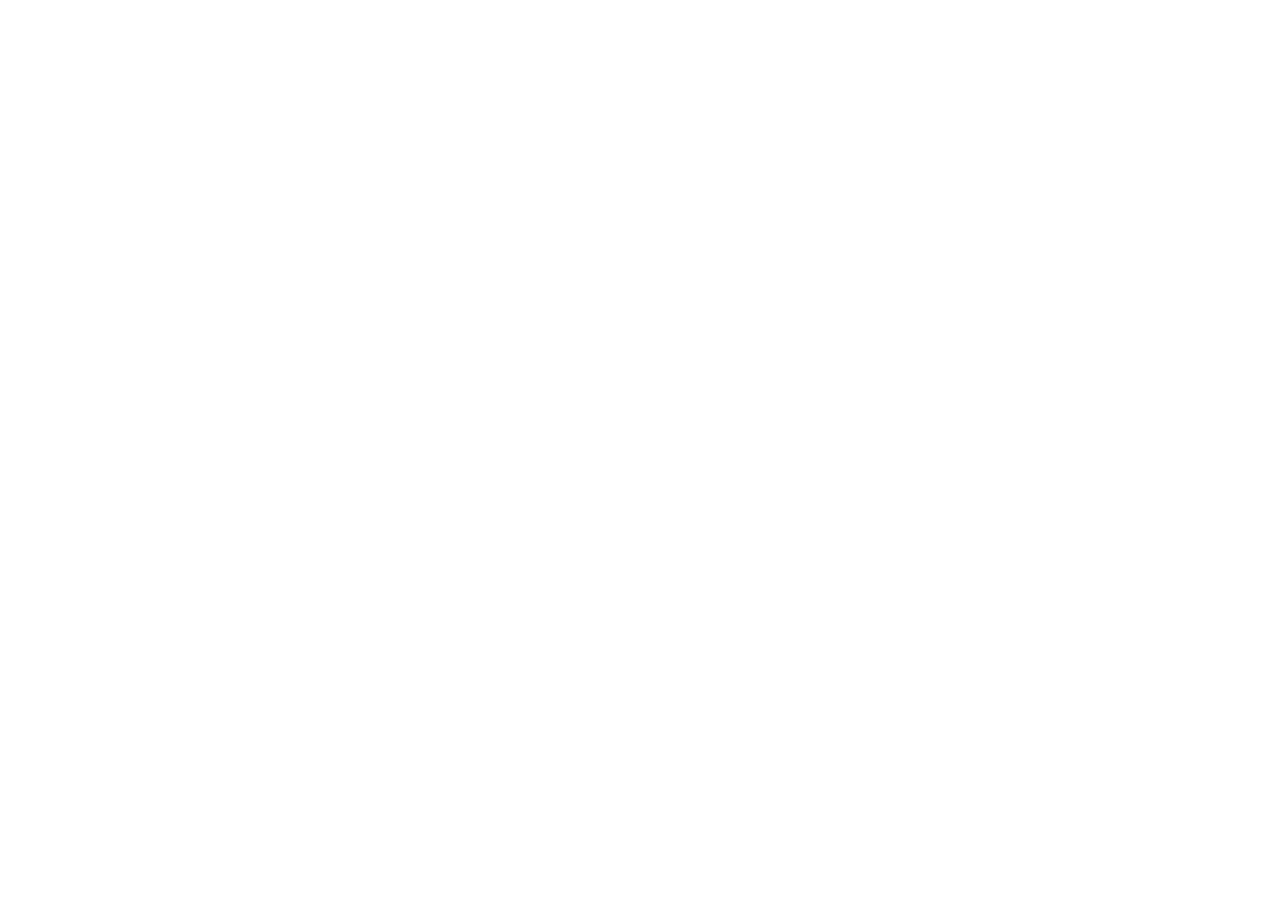
==== index.html @ 9740b527 "Init : création du dépôt, arborescence des fichiers et structure HTML de base" ====
<!DOCTYPE html>
<html lang="fr">
<head> 
<meta charset="UTF-8"> 
<meta name="viewport" content="width=device-width, initial-scale=1.0"> 
<title>AfriTalent — Accueil</title> 
<!-- Bootstrap 5 via CDN : feuille de style --> 
<link 
href="https://cdn.jsdelivr.net/npm/bootstrap@5.3.0/dist/css/bootstrap.min.css" 
rel="stylesheet"> 
<!-- Votre feuille de style personnelle --> 
<link rel="stylesheet" href="css/style.css">
</head>
<body> 
<!-- Le contenu de la page sera ajoute ici --> 
<!-- Bootstrap 5 via CDN : script JavaScript --> 
<script 
src="https://cdn.jsdelivr.net/npm/bootstrap@5.3.0/dist/js/bootstrap.bundle.min.js"
></script> 
<!-- Votre script JavaScript --> 
<script src="js/main.js"></script>
</body>
</html>
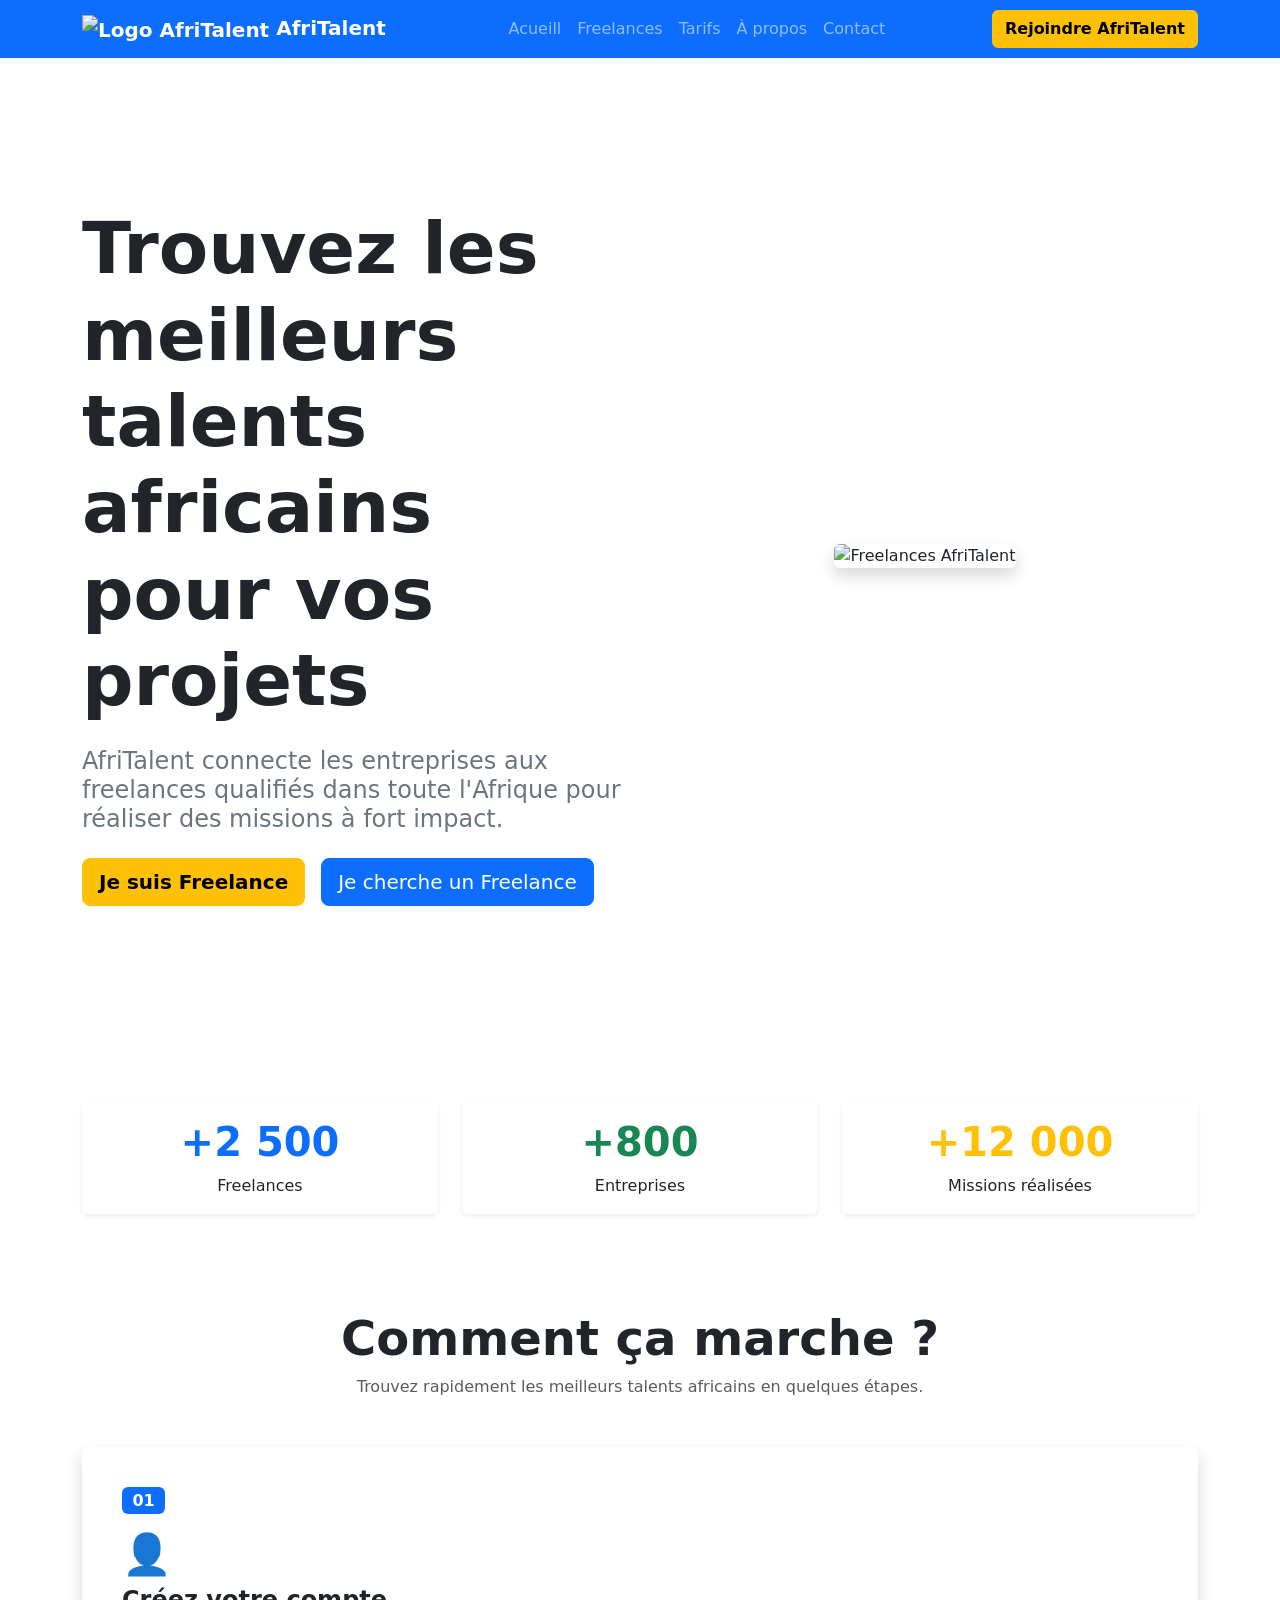
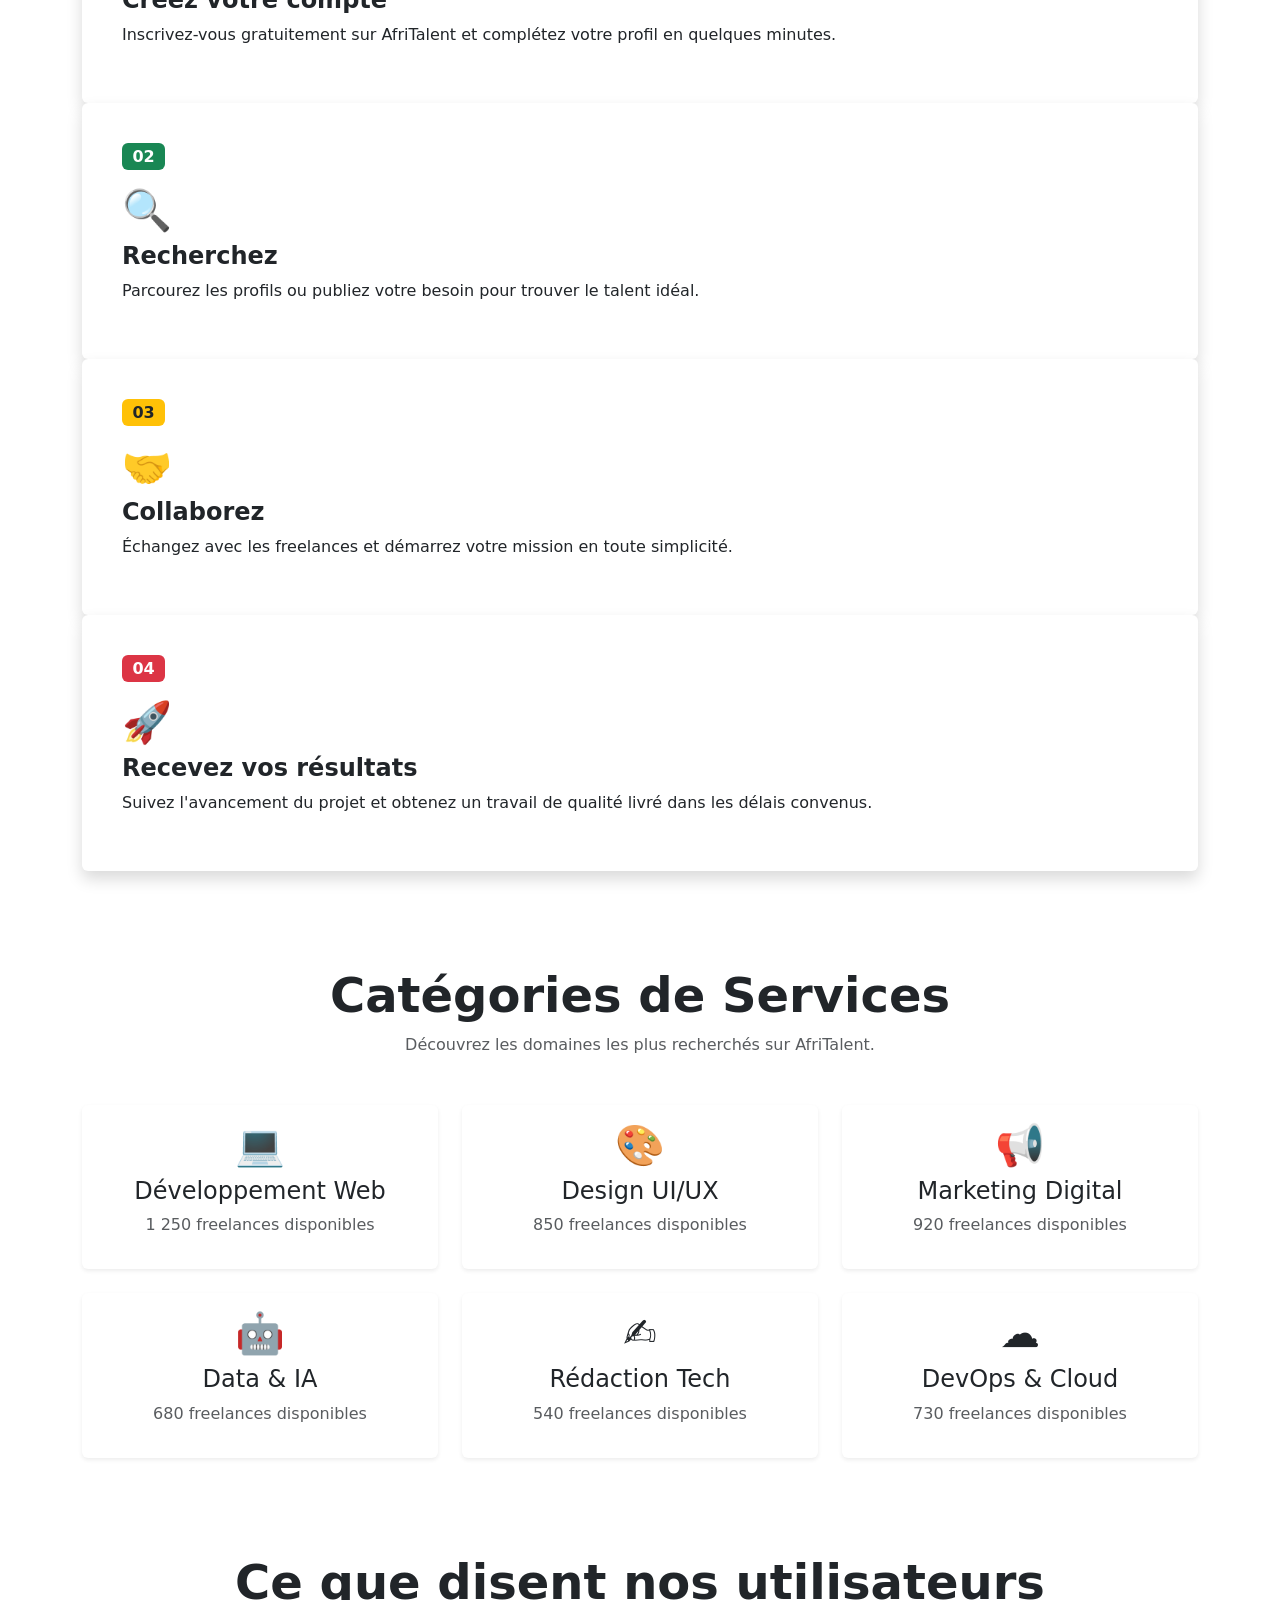
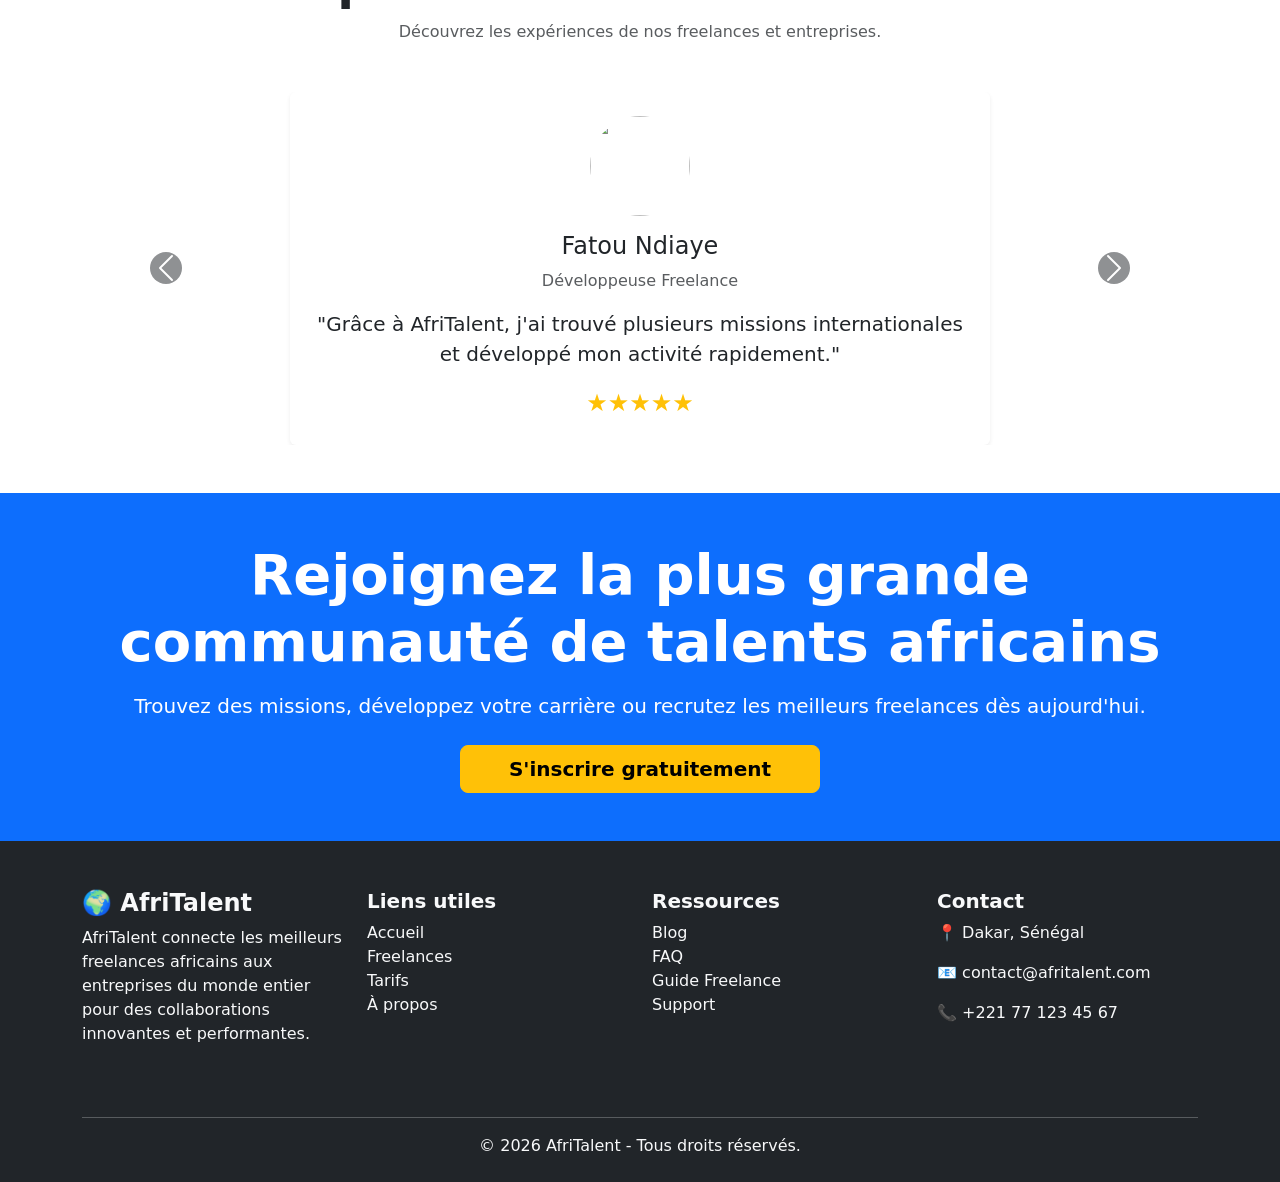
==== commit 406df0b9: ": HTML : structure complète des 5 pages avec sections et contenu texte" ====
--- a/index.html
+++ b/index.html
@@ -13,6 +13,465 @@
 </head>
 <body> 
 <!-- Le contenu de la page sera ajoute ici --> 
+ <link href="https://cdn.jsdelivr.net/npm/bootstrap@5.3.3/dist/css/bootstrap.min.css" rel="stylesheet">
+
+  <header>
+        <nav class="navbar navbar-expand-lg navbar-dark bg-primary">
+            <div class="container">
+
+                <!-- Logo -->
+                <a class="navbar-brand fw-bold" href="index.html">
+                    <img src="" alt="Logo AfriTalent" width="40" height="40">
+                    AfriTalent
+                </a>
+
+                <!-- Bouton mobile -->
+                <button class="navbar-toggler" type="button" data-bs-toggle="collapse"
+                        data-bs-target="#navbarNav">
+                    <span class="navbar-toggler-icon"></span>
+                </button>
+
+                <!-- Liens -->
+                <div class="collapse navbar-collapse" id="navbarNav">
+
+                    <ul class="navbar-nav mx-auto">
+                        <li class="nav-item"></li>
+                         <li class="nav-item">
+                            <a class="nav-link" href="index.html">Acueill</a>
+                        </li>
+                        <li class="nav-item">
+                            <a class="nav-link" href="freelances.html">Freelances</a>
+                        </li>
+                        <li class="nav-item">
+                            <a class="nav-link" href="tarifs.html">Tarifs</a>
+                        </li>
+                        <li class="nav-item">
+                            <a class="nav-link" href="about.html">À propos</a>
+                        </li>
+                        <li class="nav-item">
+                            <a class="nav-link" href="contact.html">Contact</a>
+                        </li>
+                    </ul>
+
+                    <!-- CTA -->
+                    <a href="#" class="btn btn-warning fw-bold">
+                        Rejoindre AfriTalent
+                    </a>
+
+                </div>
+            </div>
+        </nav>
+    </header>
+    <!-- SECTION HERO -->
+<section class="container py-5">
+    <div class="row align-items-center min-vh-100">
+
+        <!-- Texte -->
+        <div class="col-lg-6">
+            <h1 class="display-2 fw-bold">
+                Trouvez les meilleurs talents africains pour vos projets
+            </h1>
+
+            <h2 class="h4 text-secondary my-4">
+                AfriTalent connecte les entreprises aux freelances qualifiés
+                dans toute l'Afrique pour réaliser des missions à fort impact.
+            </h2>
+
+            <div class="d-flex flex-wrap gap-3">
+                <a href="#" class="btn btn-warning btn-lg fw-bold">
+                    Je suis Freelance
+                </a>
+
+                <a href="#" class="btn btn-primary btn-lg">
+                    Je cherche un Freelance
+                </a>
+            </div>
+        </div>
+
+        <!-- Image -->
+        <div class="col-lg-6 text-center mt-5 mt-lg-0">
+            <img src="images/photo_files/5db6504809aaab5705e42ee39a97a747.jpg"
+                 alt="Freelances AfriTalent"
+                 class="img-fluid rounded shadow">
+        </div>
+
+    </div>
+</section>
+
+<!-- Statistiques -->
+<section class="container py-5">
+    <div class="row text-center g-4">
+
+        <div class="col-md-4">
+            <div class="card border-0 shadow-sm">
+                <div class="card-body">
+                    <h3 class="display-6 fw-bold text-primary">+2 500</h3>
+                    <p class="mb-0">Freelances</p>
+                </div>
+            </div>
+        </div>
+
+        <div class="col-md-4">
+            <div class="card border-0 shadow-sm">
+                <div class="card-body">
+                    <h3 class="display-6 fw-bold text-success">+800</h3>
+                    <p class="mb-0">Entreprises</p>
+                </div>
+            </div>
+        </div>
+
+        <div class="col-md-4">
+            <div class="card border-0 shadow-sm">
+                <div class="card-body">
+                    <h3 class="display-6 fw-bold text-warning">+12 000</h3>
+                    <p class="mb-0">Missions réalisées</p>
+                </div>
+            </div>
+        </div>
+
+    </div>
+</section>
+<section class="container py-5">
+    <div class="text-center mb-5">
+        <h2 class="display-5 fw-bold">Comment ça marche ?</h2>
+        <p class="text-muted">
+            Trouvez rapidement les meilleurs talents africains en quelques étapes.
+        </p>
+    </div>
+
+    <div class="bento-grid">
+
+        <!-- Étape 1 -->
+        <div class="card shadow border-0 p-4 bento-large">
+            <div class="card-body">
+                <span class="badge bg-primary fs-6 mb-3">01</span>
+                <h1>👤</h1>
+                <h4 class="fw-bold">Créez votre compte</h4>
+                <p>
+                    Inscrivez-vous gratuitement sur AfriTalent et complétez votre profil
+                    en quelques minutes.
+                </p>
+            </div>
+        </div>
+
+        <!-- Étape 2 -->
+        <div class="card shadow border-0 p-4">
+            <div class="card-body">
+                <span class="badge bg-success fs-6 mb-3">02</span>
+                <h1>🔍</h1>
+                <h4 class="fw-bold">Recherchez</h4>
+                <p>
+                    Parcourez les profils ou publiez votre besoin pour trouver le talent idéal.
+                </p>
+            </div>
+        </div>
+
+        <!-- Étape 3 -->
+        <div class="card shadow border-0 p-4">
+            <div class="card-body">
+                <span class="badge bg-warning text-dark fs-6 mb-3">03</span>
+                <h1>🤝</h1>
+                <h4 class="fw-bold">Collaborez</h4>
+                <p>
+                    Échangez avec les freelances et démarrez votre mission en toute simplicité.
+                </p>
+            </div>
+        </div>
+
+        <!-- Étape 4 -->
+        <div class="card shadow border-0 p-4 bento-wide">
+            <div class="card-body">
+                <span class="badge bg-danger fs-6 mb-3">04</span>
+                <h1>🚀</h1>
+                <h4 class="fw-bold">Recevez vos résultats</h4>
+                <p>
+                    Suivez l'avancement du projet et obtenez un travail de qualité
+                    livré dans les délais convenus.
+                </p>
+            </div>
+        </div>
+
+    </div>
+</section>
+<section class="container py-5">
+    <div class="text-center mb-5">
+        <h2 class="display-5 fw-bold">Catégories de Services</h2>
+        <p class="text-muted">
+            Découvrez les domaines les plus recherchés sur AfriTalent.
+        </p>
+    </div>
+
+    <div class="row g-4">
+
+        <!-- Développement Web -->
+        <div class="col-md-6 col-lg-4">
+            <div class="service-card card h-100 text-center border-0 shadow-sm">
+                <div class="card-body">
+                    <h1>💻</h1>
+                    <h4>Développement Web</h4>
+                    <p class="text-muted">1 250 freelances disponibles</p>
+                </div>
+            </div>
+        </div>
+
+        <!-- Design UI/UX -->
+        <div class="col-md-6 col-lg-4">
+            <div class="service-card card h-100 text-center border-0 shadow-sm">
+                <div class="card-body">
+                    <h1>🎨</h1>
+                    <h4>Design UI/UX</h4>
+                    <p class="text-muted">850 freelances disponibles</p>
+                </div>
+            </div>
+        </div>
+
+        <!-- Marketing Digital -->
+        <div class="col-md-6 col-lg-4">
+            <div class="service-card card h-100 text-center border-0 shadow-sm">
+                <div class="card-body">
+                    <h1>📢</h1>
+                    <h4>Marketing Digital</h4>
+                    <p class="text-muted">920 freelances disponibles</p>
+                </div>
+            </div>
+        </div>
+
+        <!-- Data & IA -->
+        <div class="col-md-6 col-lg-4">
+            <div class="service-card card h-100 text-center border-0 shadow-sm">
+                <div class="card-body">
+                    <h1>🤖</h1>
+                    <h4>Data & IA</h4>
+                    <p class="text-muted">680 freelances disponibles</p>
+                </div>
+            </div>
+        </div>
+
+        <!-- Rédaction Tech -->
+        <div class="col-md-6 col-lg-4">
+            <div class="service-card card h-100 text-center border-0 shadow-sm">
+                <div class="card-body">
+                    <h1>✍️</h1>
+                    <h4>Rédaction Tech</h4>
+                    <p class="text-muted">540 freelances disponibles</p>
+                </div>
+            </div>
+        </div>
+
+        <!-- DevOps & Cloud -->
+        <div class="col-md-6 col-lg-4">
+            <div class="service-card card h-100 text-center border-0 shadow-sm">
+                <div class="card-body">
+                    <h1>☁️</h1>
+                    <h4>DevOps & Cloud</h4>
+                    <p class="text-muted">730 freelances disponibles</p>
+                </div>
+            </div>
+        </div>
+
+    </div>
+</section>
+<!-- SECTION TÉMOIGNAGES -->
+<section class="container py-5">
+    <div class="text-center mb-5">
+        <h2 class="display-5 fw-bold">Ce que disent nos utilisateurs</h2>
+        <p class="text-muted">
+            Découvrez les expériences de nos freelances et entreprises.
+        </p>
+    </div>
+
+    <div id="testimonialCarousel" class="carousel slide" data-bs-ride="carousel">
+
+        <!-- Indicateurs -->
+        <div class="carousel-indicators">
+            <button type="button" data-bs-target="#testimonialCarousel" data-bs-slide-to="0" class="active"></button>
+            <button type="button" data-bs-target="#testimonialCarousel" data-bs-slide-to="1"></button>
+            <button type="button" data-bs-target="#testimonialCarousel" data-bs-slide-to="2"></button>
+        </div>
+
+        <div class="carousel-inner">
+
+            <!-- Témoignage 1 -->
+            <div class="carousel-item active">
+                <div class="card border-0 shadow-sm text-center p-4 mx-auto" style="max-width: 700px;">
+                    <img src="images/photo_files/5db6504809aaab5705e42ee39a97a747.jpg"
+                         class="rounded-circle mx-auto mb-3"
+                         width="100"
+                         height="100"
+                         >
+
+                    <h4>Fatou Ndiaye</h4>
+                    <p class="text-muted">Développeuse Freelance</p>
+
+                    <p class="lead">
+                        "Grâce à AfriTalent, j'ai trouvé plusieurs missions
+                        internationales et développé mon activité rapidement."
+                    </p>
+
+                    <div class="fs-4 text-warning">
+                        ★★★★★
+                    </div>
+                </div>
+            </div>
+
+            <!-- Témoignage 2 -->
+            <div class="carousel-item">
+                <div class="card border-0 shadow-sm text-center p-4 mx-auto" style="max-width: 700px;">
+                    <img src="images/photo_files/0e6b37c5d650929033fdcd746eb2d3b5.jpg"
+                         class="rounded-circle mx-auto mb-3"
+                         width="100"
+                         height="100"
+                         >
+
+                    <h4>Mamadou Diop</h4>
+                    <p class="text-muted">CEO - TechVision</p>
+
+                    <p class="lead">
+                        "Nous avons recruté un développeur full-stack en moins
+                        de 48 heures grâce à la plateforme."
+                    </p>
+
+                    <div class="fs-4 text-warning">
+                        ★★★★★
+                    </div>
+                </div>
+            </div>
+
+            <!-- Témoignage 3 -->
+            <div class="carousel-item">
+                <div class="card border-0 shadow-sm text-center p-4 mx-auto" style="max-width: 700px;">
+                    <img src="images/photo_files/0e6b37c5d650929033fdcd746eb2d3b5.jpg"
+                         class="rounded-circle mx-auto mb-3"
+                         width="100"
+                         height="100"
+                         >
+
+                    <h4>Awa Fall</h4>
+                    <p class="text-muted">Designer UI/UX Freelance</p>
+
+                    <p class="lead">
+                        "L'interface est simple et les opportunités sont nombreuses.
+                        Je recommande AfriTalent à tous les créatifs."
+                    </p>
+
+                    <div class="fs-4 text-warning">
+                        ★★★★★
+                    </div>
+                </div>
+            </div>
+
+        </div>
+
+        <!-- Contrôles -->
+        <button class="carousel-control-prev" type="button"
+                data-bs-target="#testimonialCarousel"
+                data-bs-slide="prev">
+            <span class="carousel-control-prev-icon bg-dark rounded-circle"></span>
+        </button>
+
+        <button class="carousel-control-next" type="button"
+                data-bs-target="#testimonialCarousel"
+                data-bs-slide="next">
+            <span class="carousel-control-next-icon bg-dark rounded-circle"></span>
+        </button>
+
+    </div>
+</section>
+<!-- SECTION CTA -->
+<section class="container-fluid bg-primary text-white py-5">
+    <div class="container text-center">
+
+        <h2 class="display-4 fw-bold mb-3">
+            Rejoignez la plus grande communauté de talents africains
+        </h2>
+
+        <p class="lead mb-4">
+            Trouvez des missions, développez votre carrière ou recrutez les meilleurs freelances dès aujourd'hui.
+        </p>
+
+        <a href="#" class="btn btn-warning btn-lg fw-bold px-5">
+            S'inscrire gratuitement
+        </a>
+
+    </div>
+</section>
+<!-- FOOTER -->
+<footer class="bg-dark text-light pt-5 pb-4">
+    <div class="container">
+        <div class="row">
+
+            <!-- Colonne 1 : AfriTalent -->
+            <div class="col-md-6 col-lg-3 mb-4">
+                <h4 class="fw-bold">
+                    🌍 AfriTalent
+                </h4>
+                <p>
+                    AfriTalent connecte les meilleurs freelances africains
+                    aux entreprises du monde entier pour des collaborations
+                    innovantes et performantes.
+                </p>
+            </div>
+
+            <!-- Colonne 2 : Liens utiles -->
+            <div class="col-md-6 col-lg-3 mb-4">
+                <h5 class="fw-bold">Liens utiles</h5>
+                <ul class="list-unstyled">
+                    <li><a href="#" class="text-light text-decoration-none">Accueil</a></li>
+                    <li><a href="#" class="text-light text-decoration-none">Freelances</a></li>
+                    <li><a href="#" class="text-light text-decoration-none">Tarifs</a></li>
+                    <li><a href="#" class="text-light text-decoration-none">À propos</a></li>
+                </ul>
+            </div>
+
+            <!-- Colonne 3 : Ressources -->
+            <div class="col-md-6 col-lg-3 mb-4">
+                <h5 class="fw-bold">Ressources</h5>
+                <ul class="list-unstyled">
+                    <li><a href="#" class="text-light text-decoration-none">Blog</a></li>
+                    <li><a href="#" class="text-light text-decoration-none">FAQ</a></li>
+                    <li><a href="#" class="text-light text-decoration-none">Guide Freelance</a></li>
+                    <li><a href="#" class="text-light text-decoration-none">Support</a></li>
+                </ul>
+            </div>
+
+            <!-- Colonne 4 : Contact -->
+            <div class="col-md-6 col-lg-3 mb-4">
+                <h5 class="fw-bold">Contact</h5>
+                <p>📍 Dakar, Sénégal</p>
+                <p>📧 contact@afritalent.com</p>
+                <p>📞 +221 77 123 45 67</p>
+
+                <!-- Réseaux sociaux -->
+                <div class="mt-3">
+                    <a href="#" class="text-light me-3">
+                        <i class="bi bi-facebook fs-4"></i>
+                    </a>
+
+                    <a href="#" class="text-light me-3">
+                        <i class="bi bi-twitter-x fs-4"></i>
+                    </a>
+
+                    <a href="#" class="text-light me-3">
+                        <i class="bi bi-linkedin fs-4"></i>
+                    </a>
+
+                    <a href="#" class="text-light">
+                        <i class="bi bi-instagram fs-4"></i>
+                    </a>
+                </div>
+            </div>
+
+        </div>
+
+        <hr>
+
+        <div class="text-center">
+            <p class="mb-0">
+                © 2026 AfriTalent - Tous droits réservés.
+            </p>
+        </div>
+    </div>
+</footer>
 <!-- Bootstrap 5 via CDN : script JavaScript --> 
 <script 
 src="https://cdn.jsdelivr.net/npm/bootstrap@5.3.0/dist/js/bootstrap.bundle.min.js"
